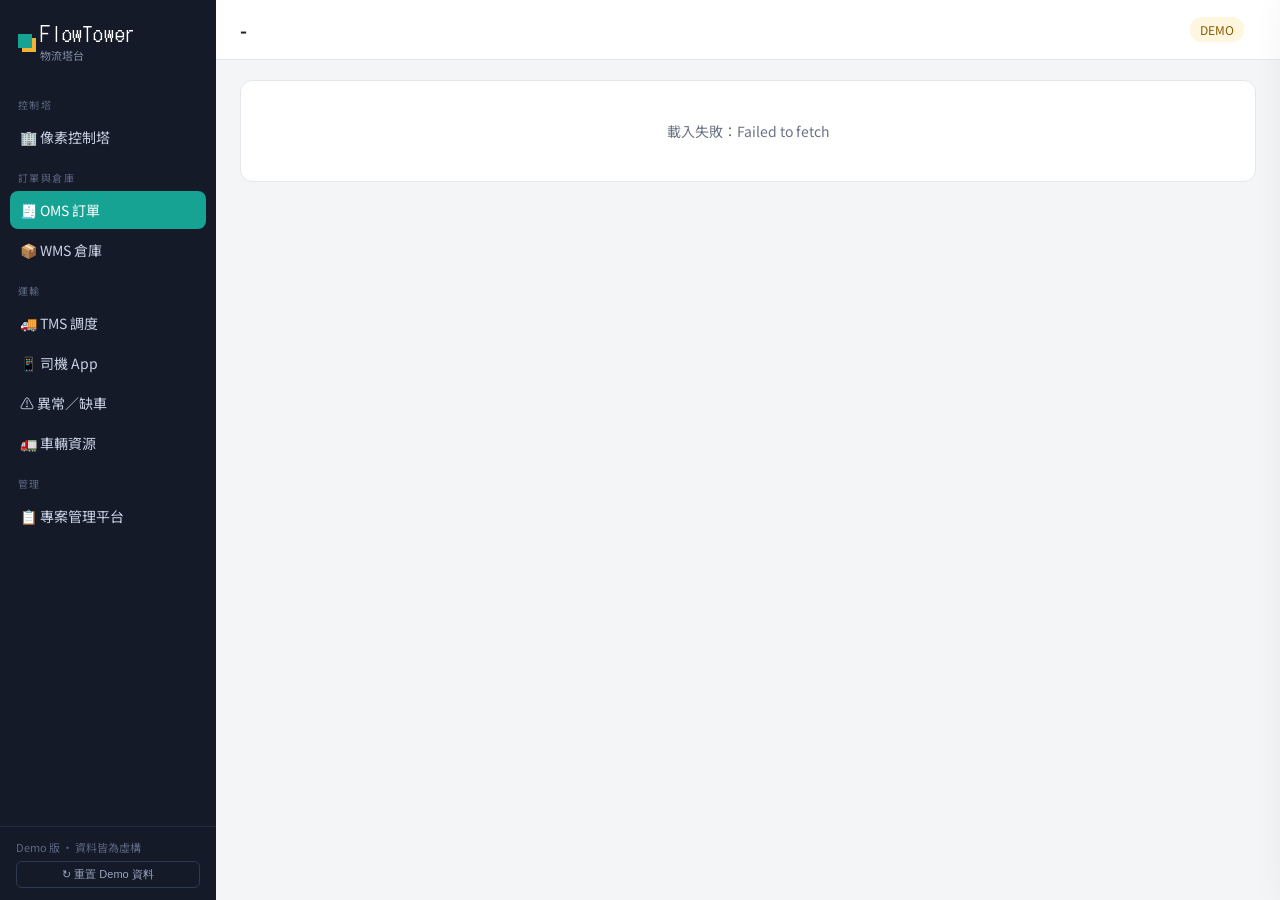
==== docs/index.html @ ca44692b "Tower replays recent events on open; auto-run every minute; seed approvals linked Co-Authored-By: Cl" ====
<!DOCTYPE html>
<html lang="zh-Hant">
<head>
<meta charset="utf-8">
<meta name="viewport" content="width=device-width, initial-scale=1">
<title>FlowTower 物流塔台</title>
<link rel="preconnect" href="https://fonts.googleapis.com">
<link href="https://fonts.googleapis.com/css2?family=DotGothic16&family=Noto+Sans+TC:wght@400;500;700&family=JetBrains+Mono:wght@500&display=swap" rel="stylesheet">
<link rel="stylesheet" href="css/app.css?v=12">
<script src="config.js"></script>
</head>
<body>
<aside id="nav">
  <div class="logo"><i></i><div>FlowTower<small>物流塔台</small></div></div>
  <nav>
    <div class="grp">控制塔</div>
    <a href="#tower" data-r="tower">🏢 像素控制塔</a>
    <div class="grp">訂單與倉庫</div>
    <a href="#oms" data-r="oms">🧾 OMS 訂單</a>
    <a href="#wms" data-r="wms">📦 WMS 倉庫</a>
    <div class="grp">運輸</div>
    <a href="#tms" data-r="tms">🚚 TMS 調度</a>
    <a href="#driver" data-r="driver">📱 司機 App</a>
    <a href="#exceptions" data-r="exceptions">⚠️ 異常／缺車</a>
    <a href="#fleet" data-r="fleet">🚛 車輛資源</a>
    <div class="grp">管理</div>
    <a href="#projects" data-r="projects">📋 專案管理平台</a>
  </nav>
  <div class="foot">Demo 版 · 資料皆為虛構<button id="resetBtn">↻ 重置 Demo 資料</button></div>
</aside>
<main id="main">
  <header id="top"><button id="menuBtn">☰</button><div><h1 id="title">-</h1><div class="sub" id="sub"></div></div><div class="sp"></div><span class="demo">DEMO</span><div id="actions" class="row"></div></header>
  <section id="view"><div class="loading">載入中…</div></section>
</main>
<div id="mask"></div>
<div id="drawer"><div class="dh"><h2 id="dT"></h2><span id="dB"></span><button class="x" id="dX">×</button></div><div class="db" id="dBody"></div><div class="df" id="dFoot"></div></div>
<div id="toast"></div>
<script type="module" src="js/app.js?v=12"></script>
</body>
</html>
---- docs/css/app.css ----
:root{--bg:#f4f5f7;--card:#fff;--ink:#1d2330;--mut:#6b7385;--line:#e3e6ec;--teal:#16a394;--teal2:#e3f6f3;--g:#22a660;--y:#e39b12;--r:#e5484d;--b:#3b82f6;--nav:#141a28;--px:"DotGothic16","Noto Sans TC",monospace}
*{box-sizing:border-box;margin:0;padding:0}
html,body{height:100%}
body{font-family:"Noto Sans TC",system-ui,sans-serif;background:var(--bg);color:var(--ink);font-size:14px;display:flex}
a{color:inherit}
/* nav */
#nav{width:216px;flex:0 0 216px;background:var(--nav);color:#c9d2e3;display:flex;flex-direction:column;height:100vh;position:sticky;top:0}
#nav .logo{padding:18px 18px 14px;font-family:var(--px);font-size:20px;color:#fff;letter-spacing:.04em;display:flex;align-items:center;gap:8px}
#nav .logo i{width:14px;height:14px;background:var(--teal);box-shadow:4px 4px 0 #f2b233}
#nav .logo small{display:block;font-size:11px;color:#7f8aa3;font-family:"Noto Sans TC";letter-spacing:0}
#nav nav{flex:1;overflow:auto;padding:6px 10px}
#nav .grp{font-size:10px;letter-spacing:.14em;color:#5c6782;margin:14px 8px 6px}
#nav a{display:flex;align-items:center;gap:10px;padding:9px 10px;border-radius:8px;text-decoration:none;font-size:14px;margin-bottom:2px}
#nav a:hover{background:#1f2738}
#nav a.on{background:var(--teal);color:#fff}
#nav a .tag{margin-left:auto;font-size:10px;background:#2a3348;padding:1px 6px;border-radius:8px;color:#9aa6bf}
#nav .foot{padding:12px 16px;font-size:11px;color:#5c6782;border-top:1px solid #222b3d}
#nav .foot button{background:none;border:1px solid #2f3a52;color:#9aa6bf;border-radius:6px;padding:5px 8px;font-size:11px;cursor:pointer;width:100%;margin-top:6px}
/* main */
#main{flex:1;min-width:0;display:flex;flex-direction:column;height:100vh;overflow:auto}
#top{display:flex;align-items:center;gap:12px;padding:16px 24px;background:var(--card);border-bottom:1px solid var(--line);position:sticky;top:0;z-index:5}
#top h1{font-size:19px}
#top .sub{color:var(--mut);font-size:12px}
#top .sp{flex:1}
#view{padding:20px 24px 60px}
.demo{background:#fff6e0;color:#8a5a00;font-size:12px;padding:4px 10px;border-radius:12px}
/* ui */
.card{background:var(--card);border:1px solid var(--line);border-radius:12px;padding:16px}
.row{display:flex;gap:12px;align-items:center;flex-wrap:wrap}
.grid{display:grid;gap:14px}
.kpis{display:grid;grid-template-columns:repeat(auto-fit,minmax(150px,1fr));gap:12px;margin-bottom:16px}
.kpi{background:var(--card);border:1px solid var(--line);border-radius:12px;padding:12px 14px}
.kpi span{color:var(--mut);font-size:12px}.kpi b{display:block;font-size:24px;margin-top:2px}
.btn{border:1px solid var(--line);background:#fff;border-radius:8px;padding:7px 12px;font:inherit;cursor:pointer;white-space:nowrap}
.btn:hover{border-color:#c5cad4}
.btn.pri{background:var(--teal);color:#fff;border-color:var(--teal)}
.btn.pri:hover{background:#12897d}
.btn.warn{background:var(--r);color:#fff;border-color:var(--r)}
.btn.sm{padding:4px 9px;font-size:12px}
.btn:disabled{opacity:.45;cursor:not-allowed}
input,select,textarea{font:inherit;border:1px solid var(--line);border-radius:8px;padding:7px 10px;background:#fff;color:var(--ink)}
input:focus,select:focus,textarea:focus{outline:2px solid var(--teal2);border-color:var(--teal)}
label.f{display:flex;flex-direction:column;gap:4px;font-size:12px;color:var(--mut)}
label.f>*{color:var(--ink);font-size:14px}
table.t{width:100%;border-collapse:collapse;background:var(--card)}
.t th{text-align:left;font-weight:500;color:var(--mut);font-size:12px;padding:9px 10px;border-bottom:1px solid var(--line);background:#fafbfc;position:sticky;top:0}
.t th,.t td{white-space:nowrap}
.t td{padding:9px 10px;border-bottom:1px solid #f0f1f4;vertical-align:middle}
.t tr.click{cursor:pointer}.t tr.click:hover td{background:#f7fbfa}
.tw{border:1px solid var(--line);border-radius:12px;overflow:auto;max-height:calc(100vh - 260px)}
.mono{font-family:"JetBrains Mono",ui-monospace,monospace;font-size:12.5px}
.mut{color:var(--mut)}
.badge{display:inline-flex;align-items:center;gap:5px;padding:2px 8px;border-radius:10px;font-size:12px;background:#eef0f4;white-space:nowrap}
.badge.g{background:#e3f6ea;color:#16794a}.badge.y{background:#fff1d6;color:#9a6200}.badge.r{background:#fde4e4;color:#b42328}.badge.b{background:#e5efff;color:#1d5fd1}.badge.t{background:var(--teal2);color:#0d7a6e}
.dot{width:8px;height:8px;border-radius:50%;display:inline-block}
.dot.g{background:var(--g)}.dot.y{background:var(--y)}.dot.r{background:var(--r)}
.tabs{display:flex;gap:4px;border-bottom:1px solid var(--line);margin-bottom:14px}
.tabs button{border:none;background:none;padding:9px 14px;font:inherit;cursor:pointer;color:var(--mut);border-bottom:2px solid transparent}
.tabs button.on{color:var(--ink);border-color:var(--teal);font-weight:700}
.empty{padding:40px;text-align:center;color:var(--mut)}
/* drawer & modal */
#drawer{position:fixed;top:0;right:0;bottom:0;width:520px;max-width:100%;background:#fff;box-shadow:-10px 0 40px rgba(0,0,0,.12);z-index:30;transform:translateX(105%);transition:transform .2s;display:flex;flex-direction:column}
#drawer.open{transform:none}
#drawer .dh{padding:16px 20px;border-bottom:1px solid var(--line);display:flex;align-items:center;gap:10px}
#drawer .dh h2{font-size:17px}
#drawer .db{flex:1;overflow:auto;padding:16px 20px}
#drawer .df{padding:12px 20px;border-top:1px solid var(--line);display:flex;gap:8px;justify-content:flex-end}
.x{margin-left:auto;border:none;background:none;font-size:22px;cursor:pointer;color:var(--mut)}
#mask{position:fixed;inset:0;background:rgba(15,20,30,.35);z-index:25;display:none}
#mask.on{display:block}
.sec{font-size:12px;color:var(--mut);margin:16px 0 8px;letter-spacing:.06em}
.tl{border-left:2px solid var(--line);margin-left:6px;padding-left:16px}
.tl div{position:relative;padding:4px 0 10px}
.tl div:before{content:"";position:absolute;left:-22px;top:9px;width:10px;height:10px;border-radius:50%;background:#cfd4dd;border:2px solid #fff}
.tl div.done:before{background:var(--teal)}
.tl div.now:before{background:var(--y);box-shadow:0 0 0 4px #fff1d6}
.lines td input{width:80px}
#toast{position:fixed;bottom:20px;left:50%;transform:translateX(-50%);z-index:50;display:flex;flex-direction:column;gap:6px;align-items:center}
.toast{background:var(--ink);color:#fff;padding:9px 16px;border-radius:10px;font-size:13px;box-shadow:0 8px 24px rgba(0,0,0,.2);animation:tin .2s}
.toast.err{background:var(--r)}
@keyframes tin{from{opacity:0;transform:translateY(8px)}}
.pickcard{border:1px solid var(--line);border-radius:12px;padding:12px 14px;background:#fff;cursor:pointer;display:flex;flex-direction:column;gap:6px}
.pickcard:hover{border-color:var(--teal)}
.pickcard.sel{border-color:var(--teal);box-shadow:0 0 0 3px var(--teal2)}
.split{display:grid;grid-template-columns:minmax(280px,380px) 1fr;gap:16px;align-items:start}
.list{display:flex;flex-direction:column;gap:8px;max-height:calc(100vh - 250px);overflow:auto;padding-right:4px}
.loading{color:var(--mut);padding:30px;text-align:center}
#menuBtn{display:none;border:none;background:none;font-size:22px;cursor:pointer}
@media (max-width:860px){
  #nav{position:fixed;left:0;z-index:40;transform:translateX(-100%);transition:transform .2s}
  #nav.open{transform:none}
  #menuBtn{display:block}
  #view{padding:14px}
  #top{padding:12px 14px}
  .split{grid-template-columns:1fr}
  #drawer{width:100%}
}
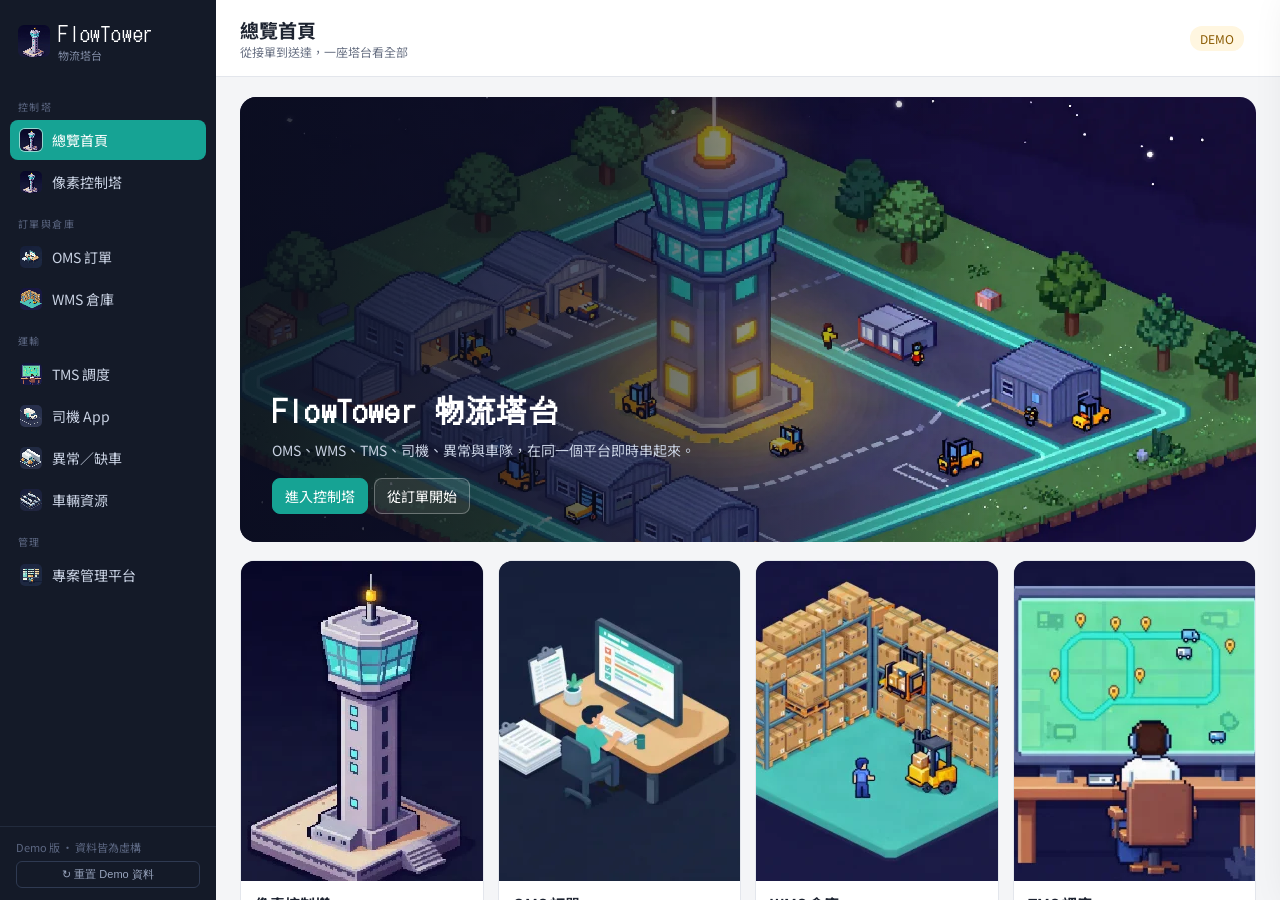
==== commit 8208884f: "Add Higgsfield pixel-art visuals: logo, favicon, nav icons, home page with hero Co-Authored-By: Clau" ====
--- a/docs/index.html
+++ b/docs/index.html
@@ -4,27 +4,33 @@
 <meta charset="utf-8">
 <meta name="viewport" content="width=device-width, initial-scale=1">
 <title>FlowTower 物流塔台</title>
+<link rel="icon" type="image/png" sizes="32x32" href="img/favicon-32.png">
+<link rel="icon" type="image/png" sizes="64x64" href="img/favicon.png">
+<link rel="apple-touch-icon" href="img/logo.webp">
+<meta property="og:title" content="FlowTower 物流塔台">
+<meta property="og:image" content="img/hero.webp">
 <link rel="preconnect" href="https://fonts.googleapis.com">
 <link href="https://fonts.googleapis.com/css2?family=DotGothic16&family=Noto+Sans+TC:wght@400;500;700&family=JetBrains+Mono:wght@500&display=swap" rel="stylesheet">
-<link rel="stylesheet" href="css/app.css?v=12">
+<link rel="stylesheet" href="css/app.css?v=14">
 <script src="config.js"></script>
 </head>
 <body>
 <aside id="nav">
-  <div class="logo"><i></i><div>FlowTower<small>物流塔台</small></div></div>
+  <a class="logo" href="#home"><img src="img/logo.webp" alt="" width="32" height="32"><div>FlowTower<small>物流塔台</small></div></a>
   <nav>
     <div class="grp">控制塔</div>
-    <a href="#tower" data-r="tower">🏢 像素控制塔</a>
+    <a href="#home" data-r="home"><img class="ico" src="img/logo.webp" alt="">總覽首頁</a>
+    <a href="#tower" data-r="tower"><img class="ico" src="img/logo.webp" alt="">像素控制塔</a>
     <div class="grp">訂單與倉庫</div>
-    <a href="#oms" data-r="oms">🧾 OMS 訂單</a>
-    <a href="#wms" data-r="wms">📦 WMS 倉庫</a>
+    <a href="#oms" data-r="oms"><img class="ico" src="img/oms.webp" alt="">OMS 訂單</a>
+    <a href="#wms" data-r="wms"><img class="ico" src="img/wms.webp" alt="">WMS 倉庫</a>
     <div class="grp">運輸</div>
-    <a href="#tms" data-r="tms">🚚 TMS 調度</a>
-    <a href="#driver" data-r="driver">📱 司機 App</a>
-    <a href="#exceptions" data-r="exceptions">⚠️ 異常／缺車</a>
-    <a href="#fleet" data-r="fleet">🚛 車輛資源</a>
+    <a href="#tms" data-r="tms"><img class="ico" src="img/tms.webp" alt="">TMS 調度</a>
+    <a href="#driver" data-r="driver"><img class="ico" src="img/driver.webp" alt="">司機 App</a>
+    <a href="#exceptions" data-r="exceptions"><img class="ico" src="img/exceptions.webp" alt="">異常／缺車</a>
+    <a href="#fleet" data-r="fleet"><img class="ico" src="img/fleet.webp" alt="">車輛資源</a>
     <div class="grp">管理</div>
-    <a href="#projects" data-r="projects">📋 專案管理平台</a>
+    <a href="#projects" data-r="projects"><img class="ico" src="img/projects.webp" alt="">專案管理平台</a>
   </nav>
   <div class="foot">Demo 版 · 資料皆為虛構<button id="resetBtn">↻ 重置 Demo 資料</button></div>
 </aside>
@@ -35,6 +41,6 @@
 <div id="mask"></div>
 <div id="drawer"><div class="dh"><h2 id="dT"></h2><span id="dB"></span><button class="x" id="dX">×</button></div><div class="db" id="dBody"></div><div class="df" id="dFoot"></div></div>
 <div id="toast"></div>
-<script type="module" src="js/app.js?v=12"></script>
+<script type="module" src="js/app.js?v=14"></script>
 </body>
 </html>
--- a/docs/css/app.css
+++ b/docs/css/app.css
@@ -6,7 +6,8 @@
 /* nav */
 #nav{width:216px;flex:0 0 216px;background:var(--nav);color:#c9d2e3;display:flex;flex-direction:column;height:100vh;position:sticky;top:0}
 #nav .logo{padding:18px 18px 14px;font-family:var(--px);font-size:20px;color:#fff;letter-spacing:.04em;display:flex;align-items:center;gap:8px}
-#nav .logo i{width:14px;height:14px;background:var(--teal);box-shadow:4px 4px 0 #f2b233}
+#nav .logo{text-decoration:none}
+#nav .logo img{width:32px;height:32px;border-radius:6px;image-rendering:pixelated}
 #nav .logo small{display:block;font-size:11px;color:#7f8aa3;font-family:"Noto Sans TC";letter-spacing:0}
 #nav nav{flex:1;overflow:auto;padding:6px 10px}
 #nav .grp{font-size:10px;letter-spacing:.14em;color:#5c6782;margin:14px 8px 6px}
@@ -95,3 +96,20 @@
   .split{grid-template-columns:1fr}
   #drawer{width:100%}
 }
+
+/* ---- 像素插圖（Higgsfield 生成） ---- */
+#nav a .ico{width:22px;height:22px;border-radius:5px;flex:0 0 22px;object-fit:cover;image-rendering:pixelated}
+#nav a.on .ico{box-shadow:0 0 0 1px rgba(255,255,255,.55)}
+.hero{position:relative;border-radius:16px;overflow:hidden;background:#0d1020 url(../img/hero.webp) center 35%/cover no-repeat;aspect-ratio:16/7;min-height:260px;display:flex;align-items:flex-end;margin-bottom:18px;image-rendering:pixelated}
+.hero::after{content:"";position:absolute;inset:0;background:linear-gradient(90deg,rgba(10,14,30,.88) 0%,rgba(10,14,30,.55) 45%,rgba(10,14,30,0) 75%)}
+.hero .in{position:relative;z-index:1;padding:28px 32px;max-width:560px;width:100%;box-sizing:border-box;min-width:0;color:#fff}
+.hero h2{font-family:var(--px);font-size:30px;letter-spacing:.04em;margin:0 0 8px}
+.hero p{color:#c9d2e3;margin:0 0 16px;line-height:1.6}
+.hero .btn{background:var(--teal);border-color:var(--teal);color:#fff;text-decoration:none;display:inline-block}
+.hero .btn.ghost{background:rgba(255,255,255,.08);border-color:rgba(255,255,255,.3);margin-left:6px}
+.mods{display:grid;grid-template-columns:repeat(auto-fill,minmax(220px,1fr));gap:14px}
+.mod{display:flex;flex-direction:column;background:var(--card);border:1px solid var(--line);border-radius:14px;overflow:hidden;text-decoration:none;color:var(--ink);transition:transform .15s,box-shadow .15s}
+.mod:hover{transform:translateY(-3px);box-shadow:0 8px 24px rgba(20,26,40,.12)}
+.mod img{width:100%;aspect-ratio:1/1;object-fit:cover;background:#141a28;image-rendering:pixelated}
+.mod div{padding:12px 14px}.mod b{display:block;font-size:15px}.mod span{color:var(--mut);font-size:12px}
+@media (max-width:720px){.hero{aspect-ratio:auto;min-height:300px}.hero::after{background:linear-gradient(0deg,rgba(10,14,30,.92) 0%,rgba(10,14,30,.45) 60%,rgba(10,14,30,.1) 100%)}.hero h2{font-size:22px}.hero p{font-size:13px}.hero .in{padding:20px}.mods{grid-template-columns:1fr 1fr;gap:10px}.mod div{padding:10px}.mod b{font-size:14px}}
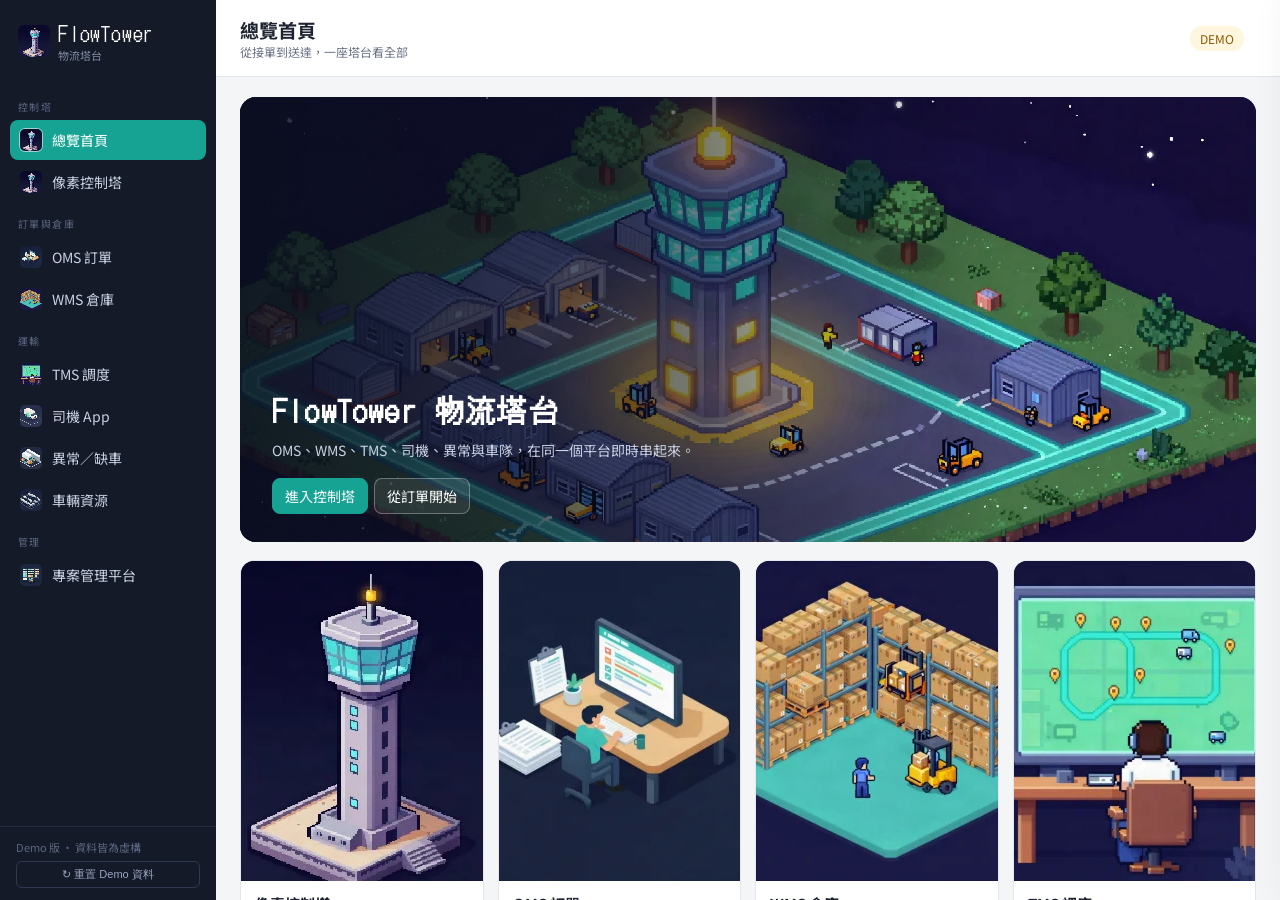
==== commit 5008dc40: "Add pixel-art promo video as home hero background Co-Authored-By: Claude Opus 5.5 <noreply@anthropic" ====
--- a/docs/index.html
+++ b/docs/index.html
@@ -11,7 +11,7 @@
 <meta property="og:image" content="img/hero.webp">
 <link rel="preconnect" href="https://fonts.googleapis.com">
 <link href="https://fonts.googleapis.com/css2?family=DotGothic16&family=Noto+Sans+TC:wght@400;500;700&family=JetBrains+Mono:wght@500&display=swap" rel="stylesheet">
-<link rel="stylesheet" href="css/app.css?v=14">
+<link rel="stylesheet" href="css/app.css?v=15">
 <script src="config.js"></script>
 </head>
 <body>
@@ -41,6 +41,6 @@
 <div id="mask"></div>
 <div id="drawer"><div class="dh"><h2 id="dT"></h2><span id="dB"></span><button class="x" id="dX">×</button></div><div class="db" id="dBody"></div><div class="df" id="dFoot"></div></div>
 <div id="toast"></div>
-<script type="module" src="js/app.js?v=14"></script>
+<script type="module" src="js/app.js?v=15"></script>
 </body>
 </html>
--- a/docs/css/app.css
+++ b/docs/css/app.css
@@ -101,6 +101,8 @@
 #nav a .ico{width:22px;height:22px;border-radius:5px;flex:0 0 22px;object-fit:cover;image-rendering:pixelated}
 #nav a.on .ico{box-shadow:0 0 0 1px rgba(255,255,255,.55)}
 .hero{position:relative;border-radius:16px;overflow:hidden;background:#0d1020 url(../img/hero.webp) center 35%/cover no-repeat;aspect-ratio:16/7;min-height:260px;display:flex;align-items:flex-end;margin-bottom:18px;image-rendering:pixelated}
+.hero .bgv{position:absolute;inset:0;width:100%;height:100%;object-fit:cover;object-position:center 35%}
+@media (prefers-reduced-motion:reduce){.hero .bgv{display:none}}
 .hero::after{content:"";position:absolute;inset:0;background:linear-gradient(90deg,rgba(10,14,30,.88) 0%,rgba(10,14,30,.55) 45%,rgba(10,14,30,0) 75%)}
 .hero .in{position:relative;z-index:1;padding:28px 32px;max-width:560px;width:100%;box-sizing:border-box;min-width:0;color:#fff}
 .hero h2{font-family:var(--px);font-size:30px;letter-spacing:.04em;margin:0 0 8px}
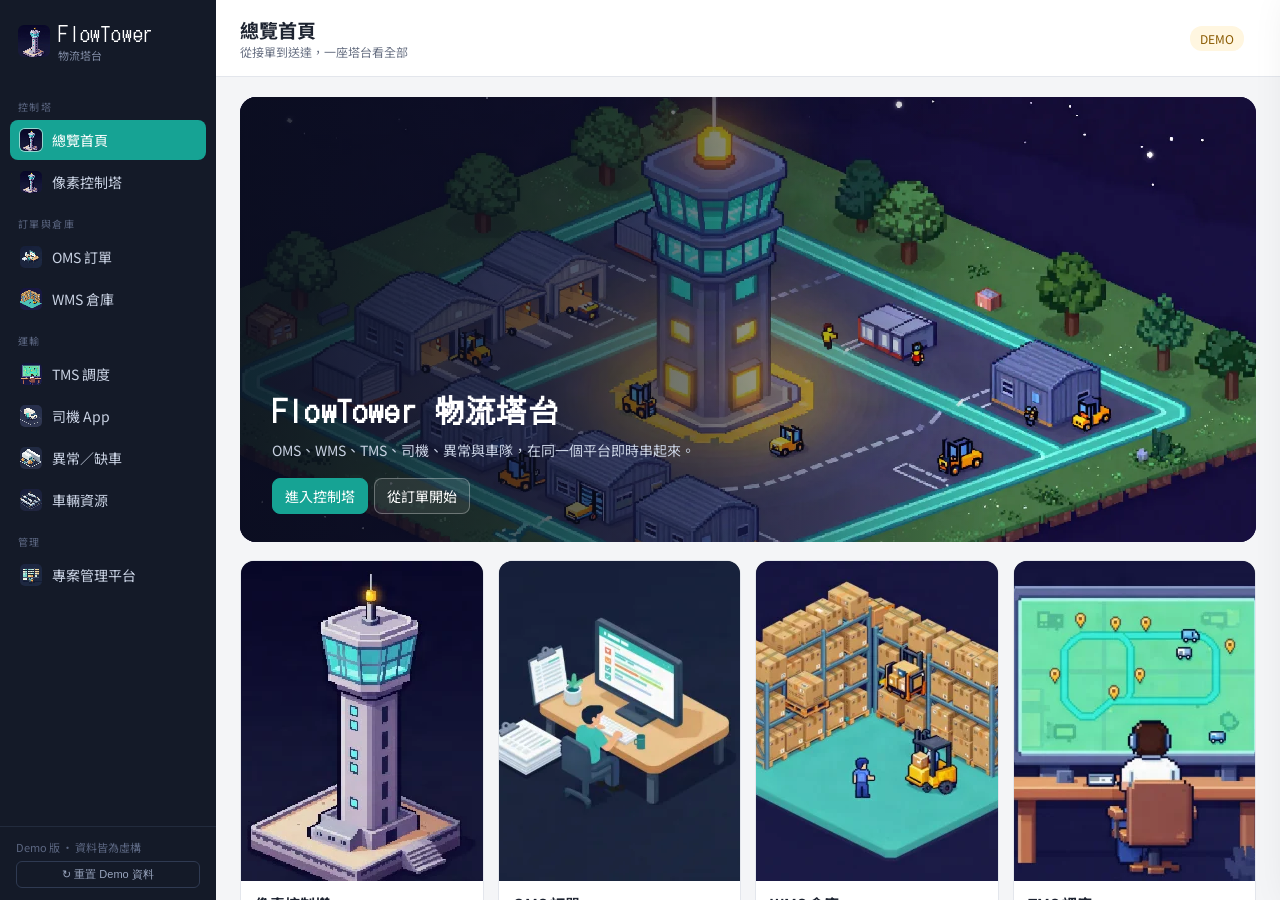
==== commit ac92c8c1: "資安強化：Demo 資料庫權限收緊、庫房改用中性代碼 - 新增 supabase/security.sql：訪客可讀、可做 Demo 操作；不能刪除/清空；主檔唯讀；文字 500 字、每表 20,00" ====
--- a/docs/index.html
+++ b/docs/index.html
@@ -41,6 +41,6 @@
 <div id="mask"></div>
 <div id="drawer"><div class="dh"><h2 id="dT"></h2><span id="dB"></span><button class="x" id="dX">×</button></div><div class="db" id="dBody"></div><div class="df" id="dFoot"></div></div>
 <div id="toast"></div>
-<script type="module" src="js/app.js?v=15"></script>
+<script type="module" src="js/app.js?v=16"></script>
 </body>
 </html>
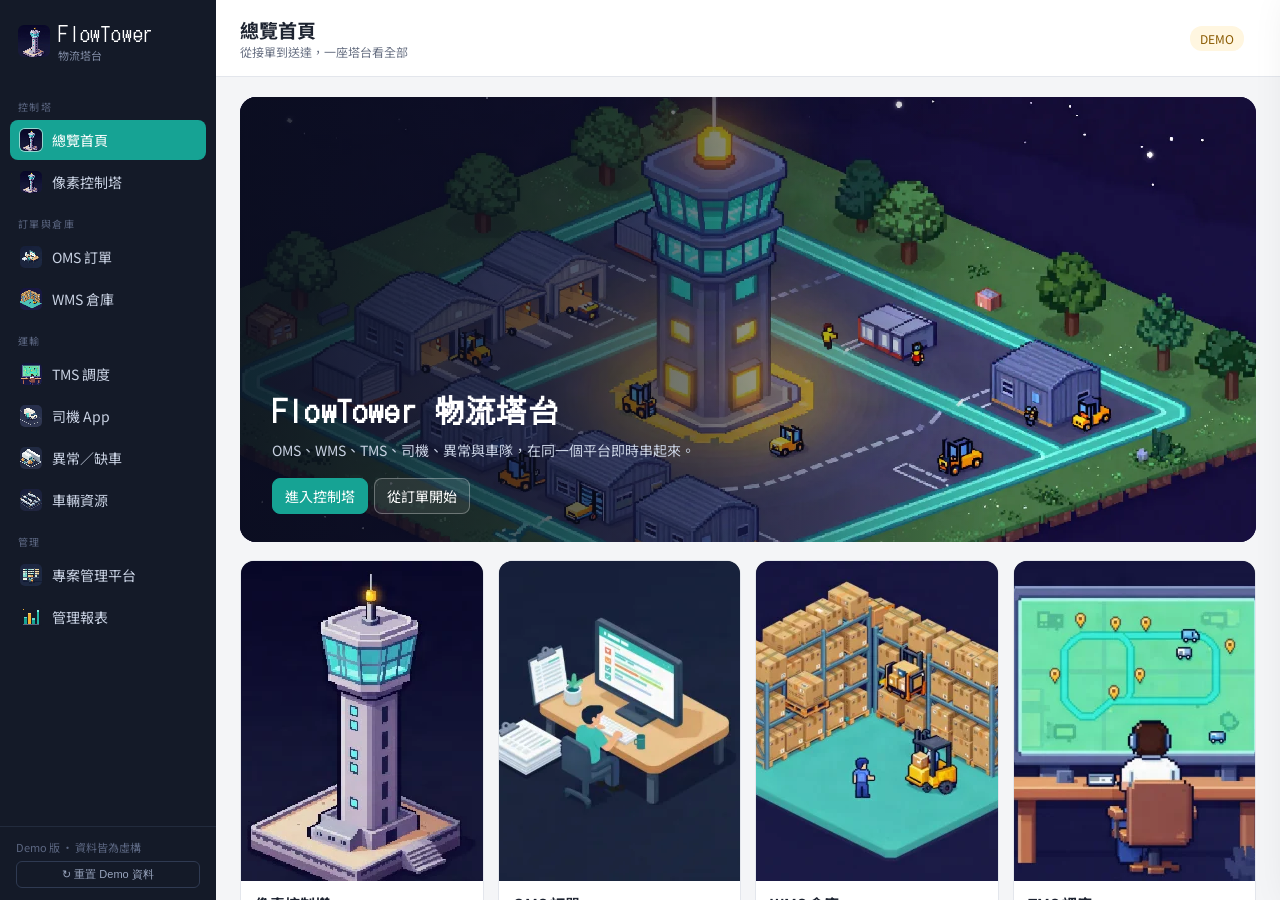
==== commit 453befe9: "管理報表：運輸商績效、供應商同仁作業追蹤、營收分析、車輛週轉率 - supabase/reports.sql: 90-day report history tables (read-only), de" ====
--- a/docs/index.html
+++ b/docs/index.html
@@ -11,7 +11,7 @@
 <meta property="og:image" content="img/hero.webp">
 <link rel="preconnect" href="https://fonts.googleapis.com">
 <link href="https://fonts.googleapis.com/css2?family=DotGothic16&family=Noto+Sans+TC:wght@400;500;700&family=JetBrains+Mono:wght@500&display=swap" rel="stylesheet">
-<link rel="stylesheet" href="css/app.css?v=15">
+<link rel="stylesheet" href="css/app.css?v=16">
 <script src="config.js"></script>
 </head>
 <body>
@@ -31,6 +31,7 @@
     <a href="#fleet" data-r="fleet"><img class="ico" src="img/fleet.webp" alt="">車輛資源</a>
     <div class="grp">管理</div>
     <a href="#projects" data-r="projects"><img class="ico" src="img/projects.webp" alt="">專案管理平台</a>
+    <a href="#reports" data-r="reports"><img class="ico" src="img/reports.svg" alt="">管理報表</a>
   </nav>
   <div class="foot">Demo 版 · 資料皆為虛構<button id="resetBtn">↻ 重置 Demo 資料</button></div>
 </aside>
--- a/docs/css/app.css
+++ b/docs/css/app.css
@@ -115,3 +115,43 @@
 .mod img{width:100%;aspect-ratio:1/1;object-fit:cover;background:#141a28;image-rendering:pixelated}
 .mod div{padding:12px 14px}.mod b{display:block;font-size:15px}.mod span{color:var(--mut);font-size:12px}
 @media (max-width:720px){.hero{aspect-ratio:auto;min-height:300px}.hero::after{background:linear-gradient(0deg,rgba(10,14,30,.92) 0%,rgba(10,14,30,.45) 60%,rgba(10,14,30,.1) 100%)}.hero h2{font-size:22px}.hero p{font-size:13px}.hero .in{padding:20px}.mods{grid-template-columns:1fr 1fr;gap:10px}.mod div{padding:10px}.mod b{font-size:14px}}
+
+/* ---- 管理報表 ---- */
+.rfilters{display:flex;flex-wrap:wrap;gap:8px;align-items:center;margin-bottom:14px}
+.seg{display:inline-flex;border:1px solid var(--line);border-radius:8px;overflow:hidden;background:#fff}
+.seg button{border:none;background:none;padding:7px 12px;font:inherit;cursor:pointer;color:var(--mut)}
+.seg button+button{border-left:1px solid var(--line)}
+.seg button.on{background:var(--teal);color:#fff}
+.seg.sm button{padding:4px 10px;font-size:12px}
+.seg.sub{margin-bottom:14px}
+.kpis{display:grid;grid-template-columns:repeat(auto-fit,minmax(150px,1fr));gap:12px;margin-bottom:14px}
+.kpi small{display:block;color:var(--mut);font-size:11px;margin-top:2px}
+.kpi.kr b{color:var(--r)}.kpi.ky b{color:#9a6200}.kpi.kg b{color:#16794a}
+.rsec{margin-bottom:14px}
+.rh{display:flex;align-items:center;gap:10px;margin-bottom:10px;flex-wrap:wrap}.rh b{font-size:15px}.rh .mut{font-size:12px}.rh .seg{margin-left:auto}
+.rgrid{display:grid;grid-template-columns:repeat(auto-fit,minmax(340px,1fr));gap:14px}
+.rgrid>.rsec{margin-bottom:14px}
+.t td.r,.t th.r{text-align:right;white-space:nowrap}
+.sw{display:inline-block;width:10px;height:10px;border-radius:2px;margin-right:6px;vertical-align:-1px}
+.clink{color:var(--ink);text-decoration:none;font-weight:500}.clink:hover{text-decoration:underline}
+.pbar{display:inline-flex;align-items:center;gap:6px;justify-content:flex-end}
+.pbar .trk{width:56px;height:6px;border-radius:3px;background:#edf0f4;overflow:hidden}
+.pbar .trk i{display:block;height:100%;border-radius:3px;background:var(--teal)}
+.pbar.y .trk i{background:var(--y)}.pbar.r .trk i{background:var(--r)}.pbar.g .trk i{background:var(--g)}
+.pbar em{font-style:normal;min-width:44px;text-align:right;font-variant-numeric:tabular-nums}
+.hbars{display:flex;flex-direction:column;gap:8px}
+.hb{display:grid;grid-template-columns:minmax(90px,38%) 1fr auto;gap:10px;align-items:center;font-size:13px;cursor:default}
+.hb .l{overflow:hidden;text-overflow:ellipsis;white-space:nowrap}
+.hb .tr{height:14px;background:#f1f3f6;border-radius:0 4px 4px 0}.hb .tr i{display:block;height:100%;border-radius:0 4px 4px 0}
+.hb .v{color:var(--mut);font-variant-numeric:tabular-nums;min-width:56px;text-align:right}
+.lc svg{width:100%;height:auto;display:block;overflow:visible}
+.lc .grid{stroke:#eceef2;stroke-width:1;vector-effect:non-scaling-stroke}
+.lc .ax{font-size:11px;fill:var(--mut)}.lc .ax.ink{fill:var(--ink)}
+.lc .xh{stroke:#9aa3b5;stroke-width:1;stroke-dasharray:3 3;vector-effect:non-scaling-stroke}
+.legend{display:flex;flex-wrap:wrap;gap:14px;font-size:12px;color:var(--ink);margin-bottom:6px}
+.legend i,.rtip i{display:inline-block;width:10px;height:10px;border-radius:2px;margin-right:5px;vertical-align:-1px}
+.rtip{position:fixed;display:none;z-index:50;background:#141a28;color:#fff;font-size:12px;padding:8px 10px;border-radius:8px;pointer-events:none;box-shadow:0 6px 18px rgba(0,0,0,.2);line-height:1.6}
+.rcall{background:#fff8e8;border-color:#f3d9a0;line-height:1.7}
+.rfoot{font-size:12px;margin-top:-4px}
+@media (max-width:720px){.rgrid{grid-template-columns:1fr}}
+@media (max-width:720px){#rtabs{overflow-x:auto;flex-wrap:nowrap}#rtabs button{white-space:nowrap}}
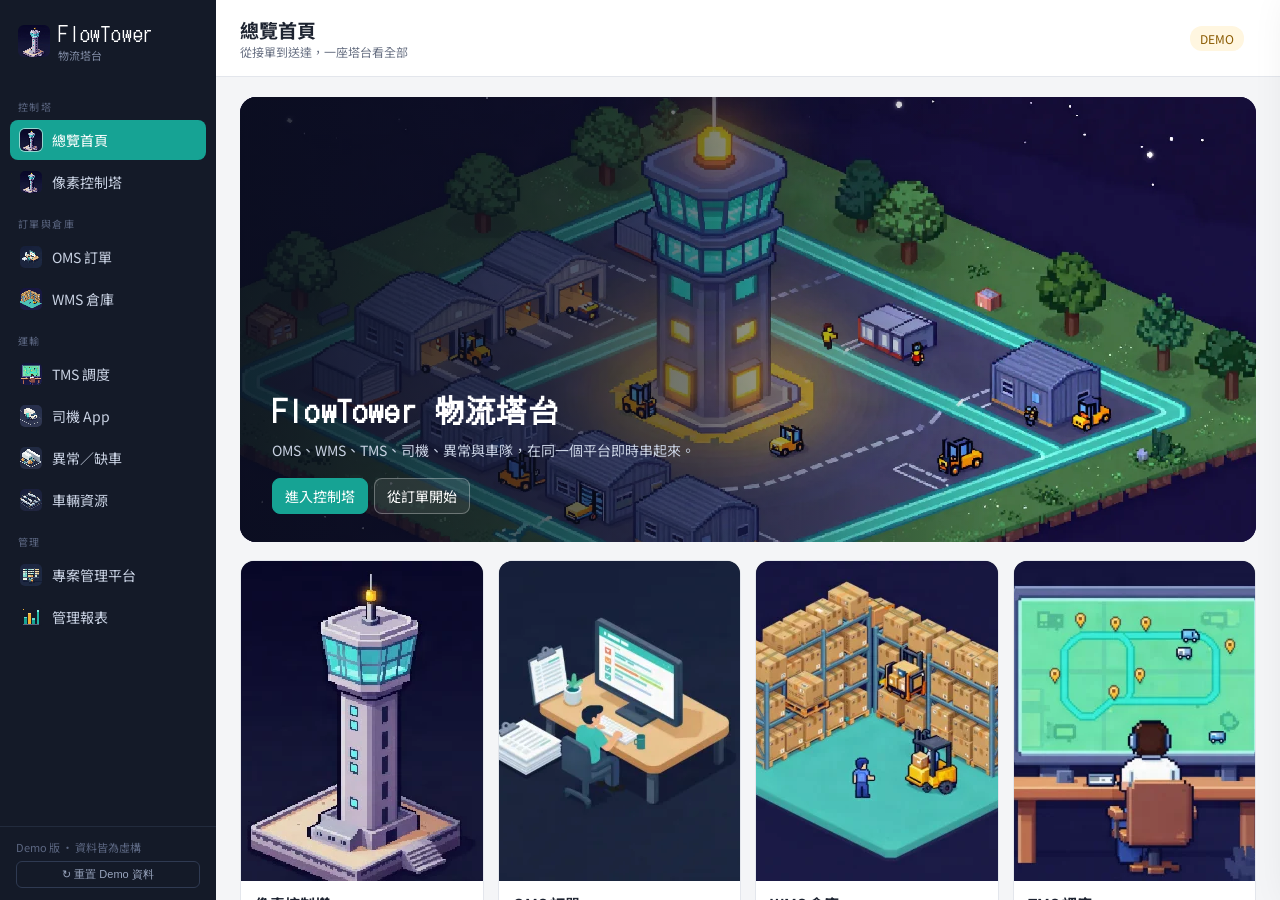
==== commit 844b6809: "管理報表 v2：11 項管理指標 × 運輸商／司機／管理同仁／客戶／站點 × 趨勢 - 準時派車、準時出車、準時配達、異常、客訴、Milestone 回傳、紙本車單繳回率與天數、   司機教育訓練涵蓋" ====
--- a/docs/index.html
+++ b/docs/index.html
@@ -11,7 +11,7 @@
 <meta property="og:image" content="img/hero.webp">
 <link rel="preconnect" href="https://fonts.googleapis.com">
 <link href="https://fonts.googleapis.com/css2?family=DotGothic16&family=Noto+Sans+TC:wght@400;500;700&family=JetBrains+Mono:wght@500&display=swap" rel="stylesheet">
-<link rel="stylesheet" href="css/app.css?v=16">
+<link rel="stylesheet" href="css/app.css?v=17">
 <script src="config.js"></script>
 </head>
 <body>
@@ -42,6 +42,6 @@
 <div id="mask"></div>
 <div id="drawer"><div class="dh"><h2 id="dT"></h2><span id="dB"></span><button class="x" id="dX">×</button></div><div class="db" id="dBody"></div><div class="df" id="dFoot"></div></div>
 <div id="toast"></div>
-<script type="module" src="js/app.js?v=16"></script>
+<script type="module" src="js/app.js?v=17"></script>
 </body>
 </html>
--- a/docs/css/app.css
+++ b/docs/css/app.css
@@ -155,3 +155,28 @@
 .rfoot{font-size:12px;margin-top:-4px}
 @media (max-width:720px){.rgrid{grid-template-columns:1fr}}
 @media (max-width:720px){#rtabs{overflow-x:auto;flex-wrap:nowrap}#rtabs button{white-space:nowrap}}
+/* ---- 管理報表 v2 ---- */
+.rsum{display:flex;align-items:center;gap:8px;flex-wrap:wrap;margin-bottom:12px}.rsum .mut{font-size:12px;margin-left:6px}
+.kgrid{display:grid;grid-template-columns:repeat(auto-fill,minmax(220px,1fr));gap:12px;margin-bottom:16px}
+.kc{all:unset;box-sizing:border-box;cursor:pointer;background:var(--card);border:1px solid var(--line);border-left:4px solid var(--line);border-radius:12px;padding:12px 14px 8px;display:flex;flex-direction:column;gap:4px;transition:box-shadow .15s,transform .15s}
+.kc:hover{box-shadow:0 6px 18px rgba(20,26,40,.1);transform:translateY(-2px)}
+.kc:focus-visible{outline:2px solid var(--teal);outline-offset:2px}
+.kc.g{border-left-color:var(--g)}.kc.y{border-left-color:var(--y)}.kc.r{border-left-color:var(--r)}
+.kt{display:flex;align-items:center;justify-content:space-between;font-size:13px;color:var(--mut)}
+.lamp{width:10px;height:10px;border-radius:50%;display:inline-block}.lamp.g{background:var(--g)}.lamp.y{background:var(--y)}.lamp.r{background:var(--r)}
+.kv{font-size:26px;font-weight:700;color:var(--ink);font-variant-numeric:tabular-nums}
+.km{display:flex;gap:8px;flex-wrap:wrap;font-size:12px;min-height:16px}
+.dl{font-size:12px;color:var(--mut)}.dl.up{color:#16794a}.dl.dn{color:#b42328}
+.spk{width:100%;height:42px;display:block;margin-top:2px}
+.spk .tgt,.lc .tgt{stroke:#e5484d;stroke-width:1;stroke-dasharray:4 3;vector-effect:non-scaling-stroke;opacity:.7}
+.kgrid.sm .kv{font-size:20px}
+.sec2{font-size:13px;color:var(--mut);letter-spacing:.06em;margin:4px 0 10px}
+.rpick{display:flex;align-items:center;gap:10px;flex-wrap:wrap;margin-bottom:14px}
+.rpick label{display:flex;align-items:center;gap:8px;font-weight:500}.rpick select{min-width:200px;font-weight:500}
+.chk{position:relative;display:inline-block;width:16px;height:16px;cursor:pointer}
+.chk input{position:absolute;opacity:0;width:16px;height:16px;margin:0;cursor:pointer}
+.chk i{display:block;width:14px;height:14px;border:1.5px solid #b8c0cf;border-radius:4px}
+.t th.cb,.t td.cb{width:44px;text-align:center}
+.t tr.sel td{background:#eef9f7}.t tr.dim td{color:var(--mut)}
+.legend .tgti{background:none;border-top:2px dashed #e5484d;height:0;width:14px;vertical-align:3px}
+.kpi small.note{font-size:12px;line-height:1.5}
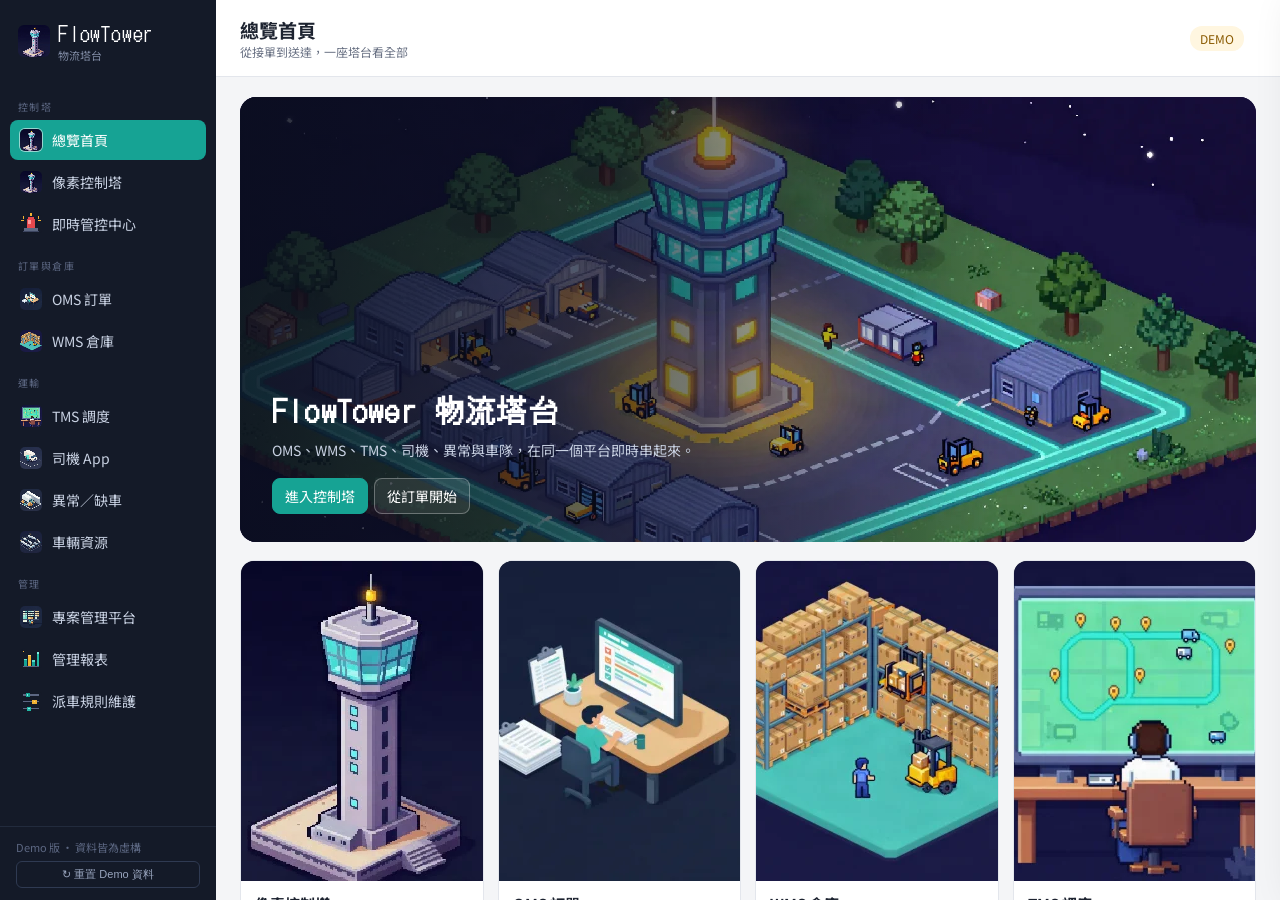
==== commit 01d17fa1: "派車推薦、併車 v2、即時管控中心、派車規則維護 - recommend_vehicles(): 先過濾（空車、車型／載重、班表、調車），再依權重打分（準時率 30、品質 15、成本 20、本倉 15" ====
--- a/docs/index.html
+++ b/docs/index.html
@@ -11,7 +11,7 @@
 <meta property="og:image" content="img/hero.webp">
 <link rel="preconnect" href="https://fonts.googleapis.com">
 <link href="https://fonts.googleapis.com/css2?family=DotGothic16&family=Noto+Sans+TC:wght@400;500;700&family=JetBrains+Mono:wght@500&display=swap" rel="stylesheet">
-<link rel="stylesheet" href="css/app.css?v=17">
+<link rel="stylesheet" href="css/app.css?v=18">
 <script src="config.js"></script>
 </head>
 <body>
@@ -21,6 +21,7 @@
     <div class="grp">控制塔</div>
     <a href="#home" data-r="home"><img class="ico" src="img/logo.webp" alt="">總覽首頁</a>
     <a href="#tower" data-r="tower"><img class="ico" src="img/logo.webp" alt="">像素控制塔</a>
+    <a href="#control" data-r="control"><img class="ico" src="img/control.svg" alt="">即時管控中心</a>
     <div class="grp">訂單與倉庫</div>
     <a href="#oms" data-r="oms"><img class="ico" src="img/oms.webp" alt="">OMS 訂單</a>
     <a href="#wms" data-r="wms"><img class="ico" src="img/wms.webp" alt="">WMS 倉庫</a>
@@ -32,6 +33,7 @@
     <div class="grp">管理</div>
     <a href="#projects" data-r="projects"><img class="ico" src="img/projects.webp" alt="">專案管理平台</a>
     <a href="#reports" data-r="reports"><img class="ico" src="img/reports.svg" alt="">管理報表</a>
+    <a href="#rules" data-r="rules"><img class="ico" src="img/rules.svg" alt="">派車規則維護</a>
   </nav>
   <div class="foot">Demo 版 · 資料皆為虛構<button id="resetBtn">↻ 重置 Demo 資料</button></div>
 </aside>
@@ -42,6 +44,6 @@
 <div id="mask"></div>
 <div id="drawer"><div class="dh"><h2 id="dT"></h2><span id="dB"></span><button class="x" id="dX">×</button></div><div class="db" id="dBody"></div><div class="df" id="dFoot"></div></div>
 <div id="toast"></div>
-<script type="module" src="js/app.js?v=17"></script>
+<script type="module" src="js/app.js?v=18"></script>
 </body>
 </html>
--- a/docs/css/app.css
+++ b/docs/css/app.css
@@ -180,3 +180,19 @@
 .t tr.sel td{background:#eef9f7}.t tr.dim td{color:var(--mut)}
 .legend .tgti{background:none;border-top:2px dashed #e5484d;height:0;width:14px;vertical-align:3px}
 .kpi small.note{font-size:12px;line-height:1.5}
+/* ---- 派車推薦 / 即時管控 / 規則維護 ---- */
+.pickcard.rec{padding:12px}
+.recsc{margin-left:auto;font-size:20px;color:var(--teal)}.recsc small{font-size:12px;color:var(--mut);font-weight:400}
+.parts{display:grid;grid-template-columns:repeat(3,1fr);gap:4px 10px;margin-top:8px}
+.parts span{display:flex;flex-direction:column;gap:2px;font-size:11px;color:var(--mut)}
+.parts span i{display:block;height:5px;border-radius:3px;background:var(--teal);min-width:2px}
+.parts span{position:relative}.parts span::before{content:"";position:absolute;left:0;right:0;top:0;height:5px;border-radius:3px;background:#edf0f4;z-index:0}
+.parts span i{position:relative;z-index:1}.parts em{font-style:normal}
+.why{font-size:12px;line-height:1.6;margin-top:6px;padding:6px 8px;border-radius:8px}
+.why.ok{background:#eef9f3;color:#16794a}.why.warn{background:#fff6e5;color:#8a5a00}
+.recsum{font-size:12px;color:var(--mut);background:#f6f8fa;border-radius:8px;padding:8px 10px;margin:12px 0 10px;line-height:1.6}
+.recsum b{color:var(--ink)}
+.t.ctl tr.esc td{background:#fff1f1}
+.ntf{cursor:default;white-space:nowrap;border-bottom:1px dashed var(--line)}
+input.num{width:80px;text-align:right}
+.kpi small.mut{display:block;font-size:12px}
